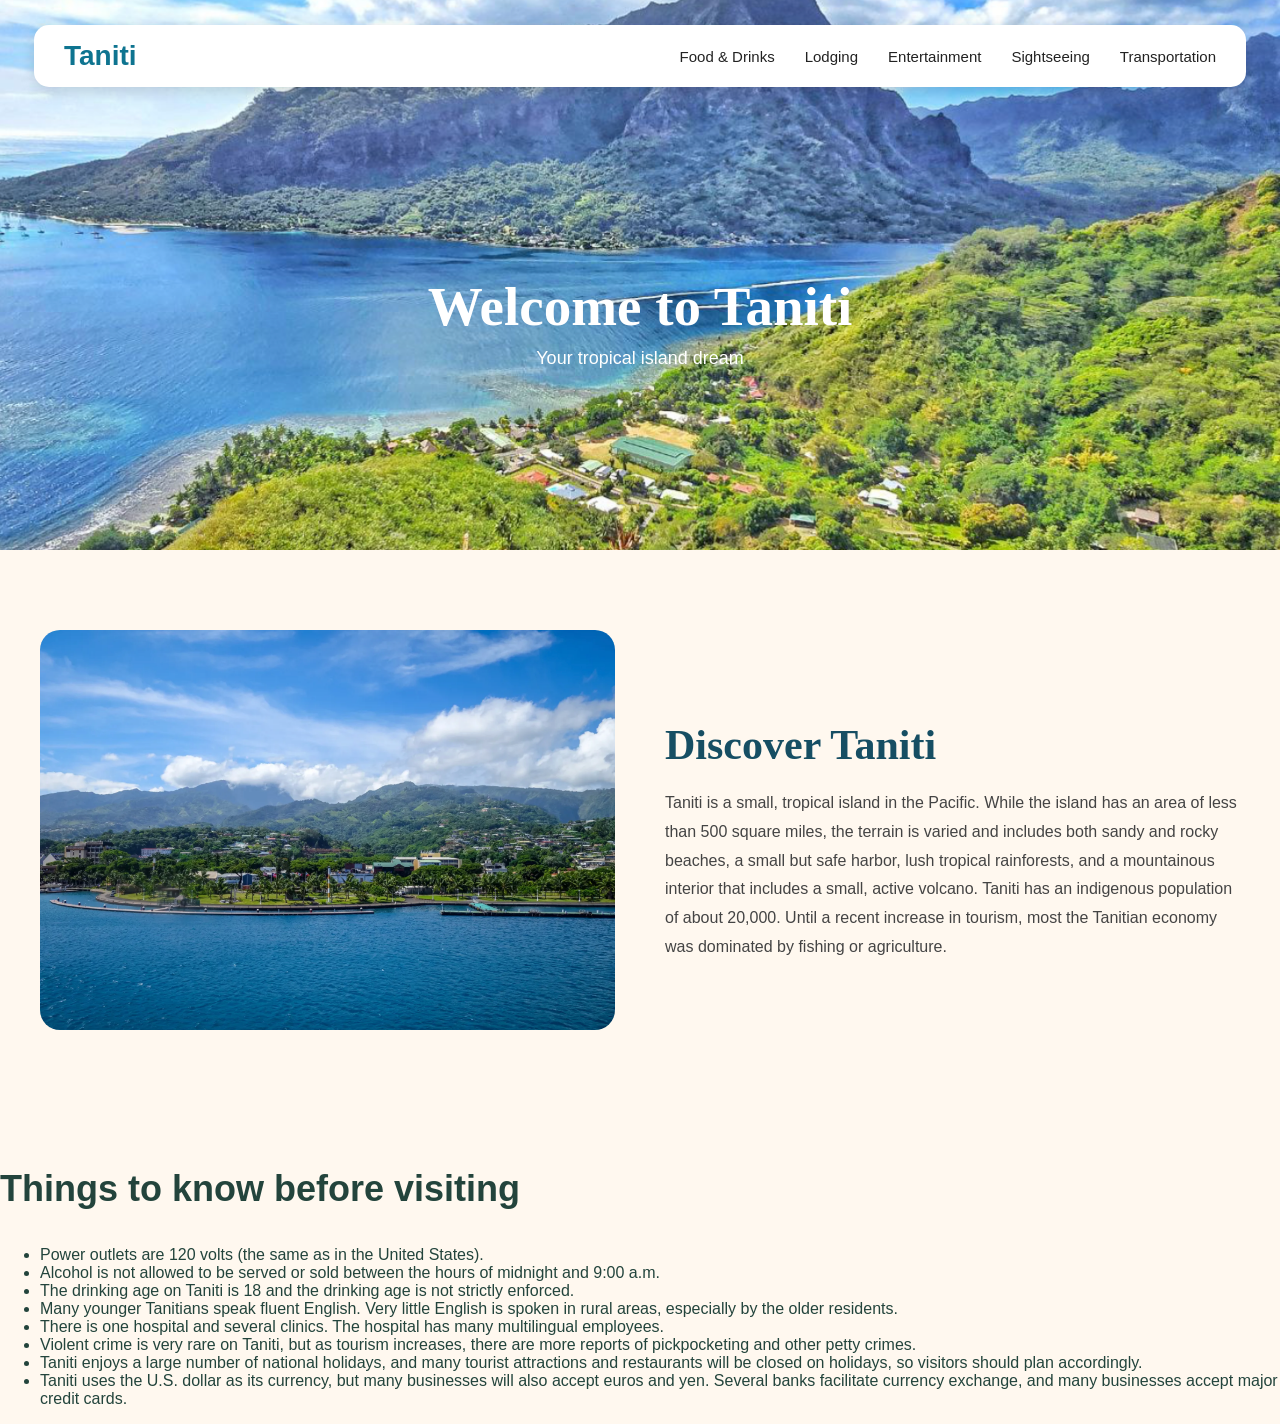
==== index.html @ b6c15aa1 "Add files via upload" ====
<!DOCTYPE html>
<html lang="en">
    <head>
        <meta charset="UTF-8">
        <meta name="viewport" content="width=device-width, initial-scale=1.0">
        <title>Taniti</title>
        <link rel="stylesheet" href="stylesheet.css">
    </head>
    <body>
    <header> 
        <nav class="navbar">
        <h1>Taniti</h1>
            <div class="nav-links">
                <a href="food.html" target="_blank">Food & Drinks</a>
                <a href="lodging.html" target="_blank">Lodging</a>
                <a href="entertainment.html" target="_blank">Entertainment</a>
                <a href="sightseeing.html" target="_blank">Sightseeing</a>
                <a href="transportation" target="_blank">Transportation</a>
        </div>
        </nav>
        <div class="header-text">
        <h2>Welcome to Taniti</h2>
        <p>Your tropical island dream</p>
        </div>
        <img src="t.jpg" alt="Image of Island">
    </header>
    
    <section class="about">

    <div class="about-image">
        <img src="taniti.jpg" alt="Another taniti pic">
    </div>
    
        <div class="about-text">    
        
        <h2>Discover Taniti</h2>
        <p>Taniti is a small, tropical island in the Pacific. While the island has an area of less than 500 square miles, the terrain is varied and includes both sandy and rocky beaches, a small but safe harbor, lush tropical rainforests, and a mountainous interior that includes a small, active volcano. Taniti has an indigenous population of about 20,000. Until a recent increase in tourism, most the Tanitian economy was dominated by fishing or agriculture.</p>

        </div>
    </section>
    <br>
    <main>
    <section>
     <div class="faq">
        <h3>Things to know before visiting</h3>
        <ul>
            <li>Power outlets are 120 volts (the same as in the United States). </li>
            <li>Alcohol is not allowed to be served or sold between the hours of midnight and 9:00 a.m. </li>
            <li>The drinking age on Taniti is 18 and the drinking age is not strictly enforced.</li>
            <li>Many younger Tanitians speak fluent English. Very little English is spoken in rural areas, especially by the older residents.</li>
            <li>There is one hospital and several clinics. The hospital has many multilingual employees.</li>
            <li>Violent crime is very rare on Taniti, but as tourism increases, there are more reports of pickpocketing and other petty crimes.</li>
            <li>Taniti enjoys a large number of national holidays, and many tourist attractions and restaurants will be closed on holidays, so visitors should plan accordingly.
            <li>Taniti uses the U.S. dollar as its currency, but many businesses will also accept euros and yen. Several banks facilitate currency exchange, and many businesses accept major credit cards.</li>
        </ul>   
     </div>  
    </section>
</body>
</html>
---- stylesheet.css ----
body { 
    margin: 0;
    min-height: 100vh;
    background-color: #fff8ef;
    font-family: Arial, Helvetica, sans-serif;
    color: #23443c;
}


.nav {
    display: flex;
    gap: 30px;
}

.nav a {
    color: #222;
    text-decoration: none;
    font-size: 15px;
}

.nav a:hover {
    text-decoration: underline;
    color: #0e7490;
}

header {
    position: relative;
  
}

.page-header {
    position: relative;
    height:120px
}
.about {
    display: flex;
    align-items: center;
    gap: 50px;

    max-width: 1200px;
    margin: 0 auto;
    padding: 80px 40px;

    background-color: #fff8ef;
    color: rgb(20, 20, 20);
}

.about-image {
    width: 50%;
}

.about-image img {
    width: 100%;
    height: 400px;
    object-fit: cover;

    border-radius: 20px;
}

.about-text {
    width: 50%;
}
.about-text h2 {
    font-family: georgia, serif;
    font-size: 42px;
    margin-bottom: 20px;
    color: #164e63;
}

.about-text p {
    font-size: 16px;
    line-height: 1.8;
    color: #444
}

.island-facts {
    display: flex;
    flex-wrap: wrap;
    gap: 10px;

    marigin-top: 25px;
}

.faq h3 {
    font-size: 36px;
}

header img {
    width: 100%;
    height: 550px;
    object-fit: cover;
    display: block;
}

.navbar {
    position: absolute;
    top: 25px;
    left: 50%;
    transform: translateX(-50%);
    width:90%;

    background-color: white;

    display: flex;
    justify-content: space-between;
    align-items: center;

    padding: 15px 30px;
    border-radius: 15px;

    z-index:10;

    box-shadow: 0 4px 15px rgba(0, 0, 0, 0.15);
}

.navbar h1 {
    margin: 0;
    color: #0e7490;
    font-size: 28px;
}

.nav-links {
    display: flex;
    gap: 30px;
    align-items: center;
}

.nav-links a {
    color: #222;
    text-decoration: none;
    font-size: 15px;
}

.nav-links a:hover {
    color:#0e7490;
    text-decoration: underline;
}

.header-text {
    position: absolute;
    top: 50%;
    left: 0%;
    width: 100%;

    text-align: center;
    color: white;
    z-index: 5;
}

.header-text h2 {
    font-family: georgia, serif;
    font-size: 55px;
    margin: 0 0 10px 0;
}

.header-text p {
    font-size: 18px;
    margin: 0;

}
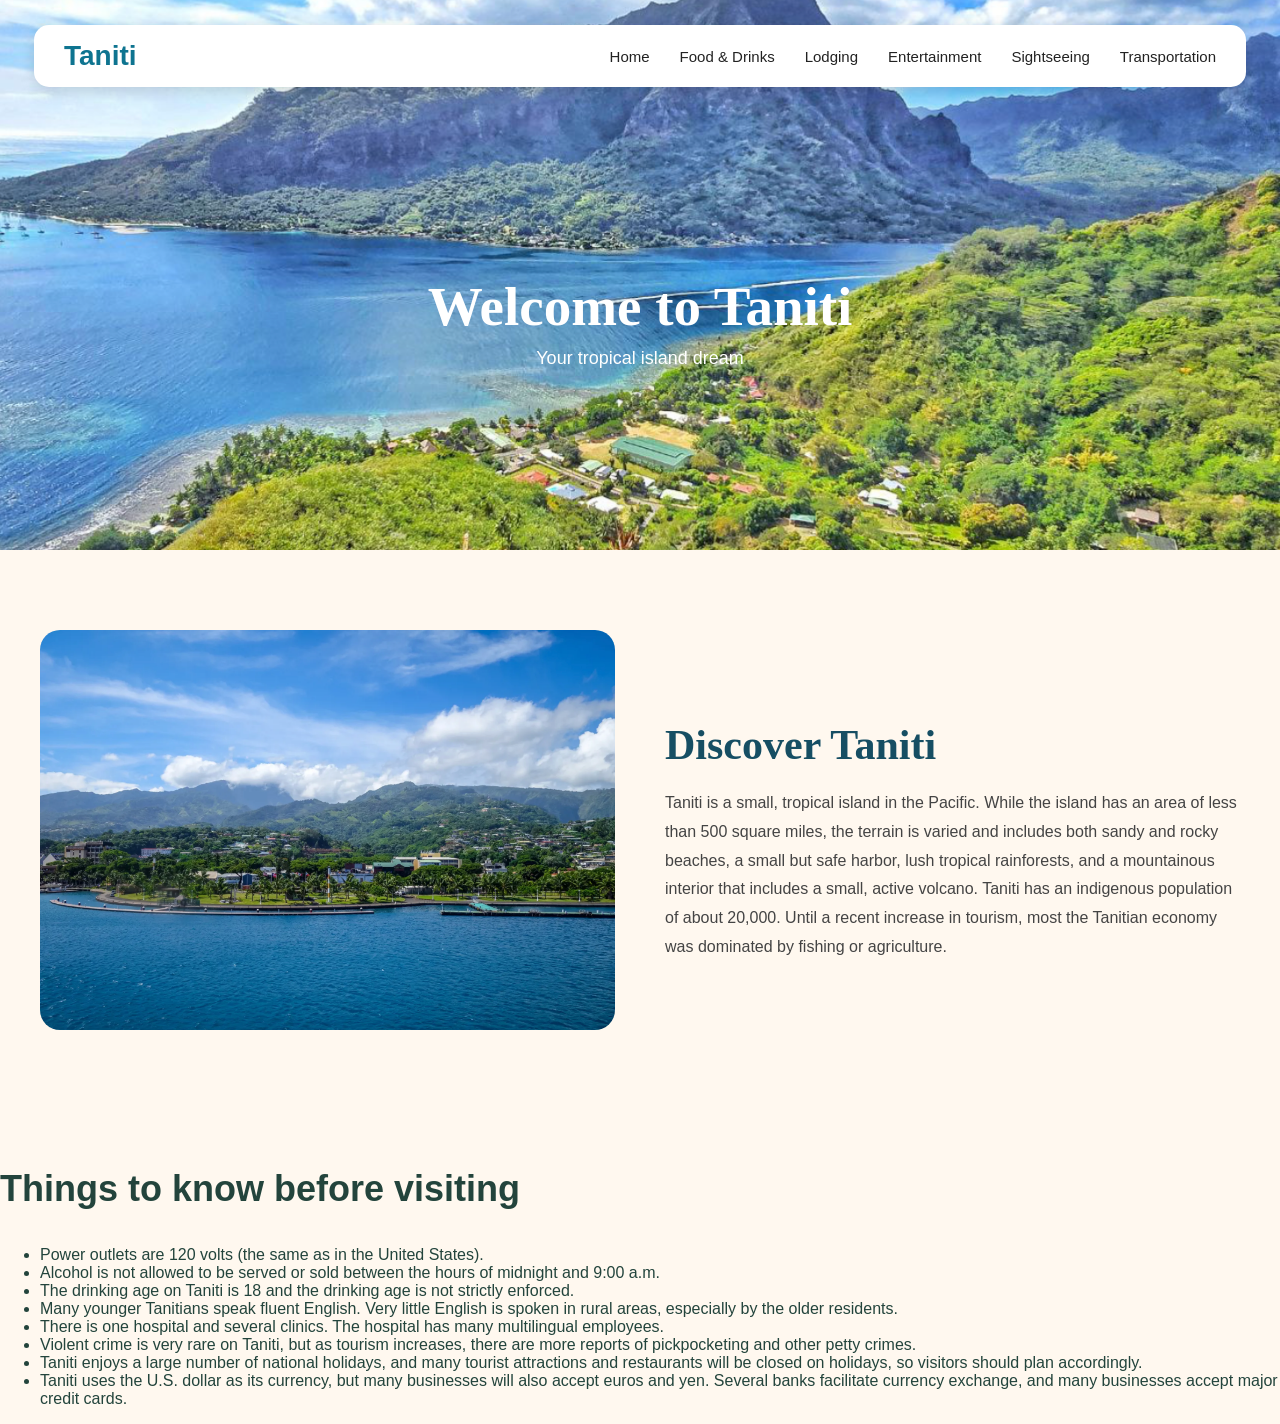
==== commit ffda4f25: "adding home tab" ====
--- a/index.html
+++ b/index.html
@@ -11,6 +11,7 @@
         <nav class="navbar">
         <h1>Taniti</h1>
             <div class="nav-links">
+                <a href="index.html" target="_blank">Home</a>
                 <a href="food.html" target="_blank">Food & Drinks</a>
                 <a href="lodging.html" target="_blank">Lodging</a>
                 <a href="entertainment.html" target="_blank">Entertainment</a>
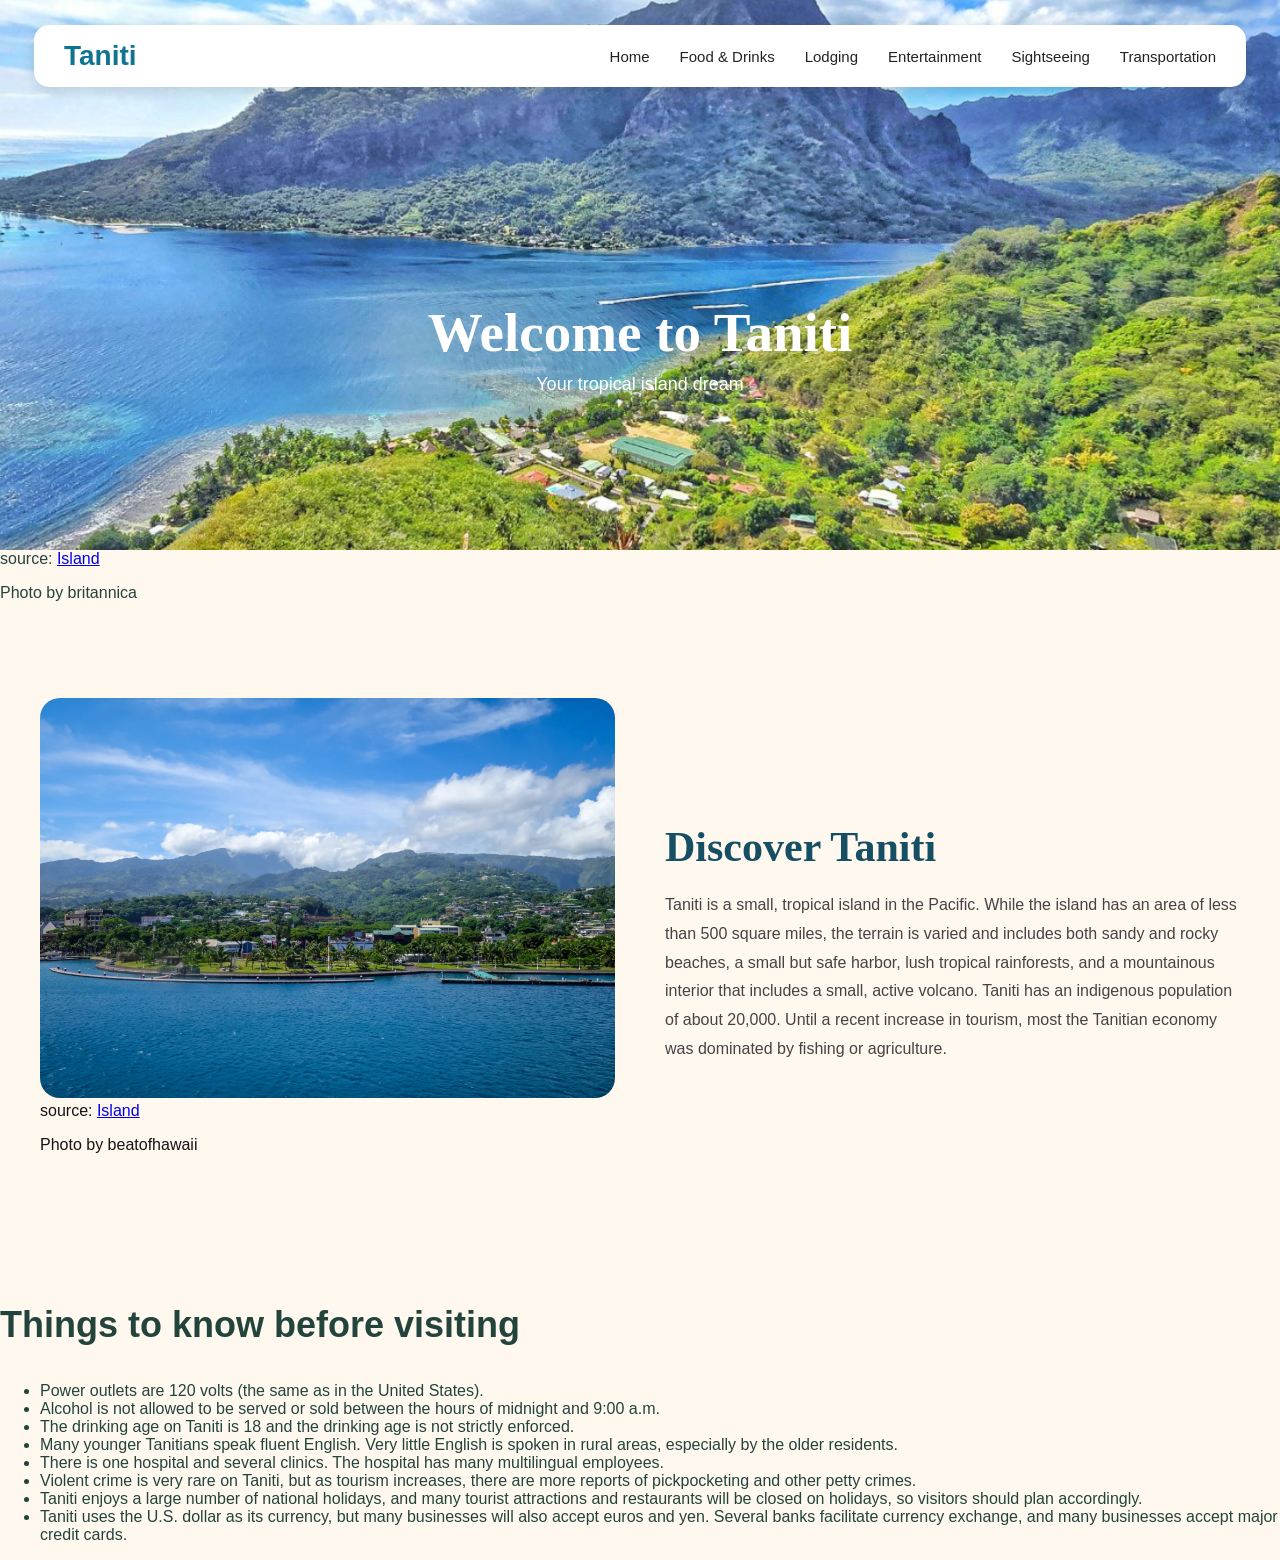
==== commit d5c25072: "reference for pics" ====
--- a/index.html
+++ b/index.html
@@ -24,12 +24,18 @@
         <p>Your tropical island dream</p>
         </div>
         <img src="t.jpg" alt="Image of Island">
+        <figcaption>
+            source: <a href="https://www.britannica.com/place/Papeete" target="_blank">Island</a>
+        <p>Photo by britannica</p>
     </header>
     
     <section class="about">
 
     <div class="about-image">
         <img src="taniti.jpg" alt="Another taniti pic">
+        <figcaption>
+            source: <a href="https://beatofhawaii.com/tahiti-vs-hawaii-vacation-big-differences-make-choosing-easy/" target="_blank">Island</a>
+        <p>Photo by beatofhawaii</p>
     </div>
     
         <div class="about-text">    
